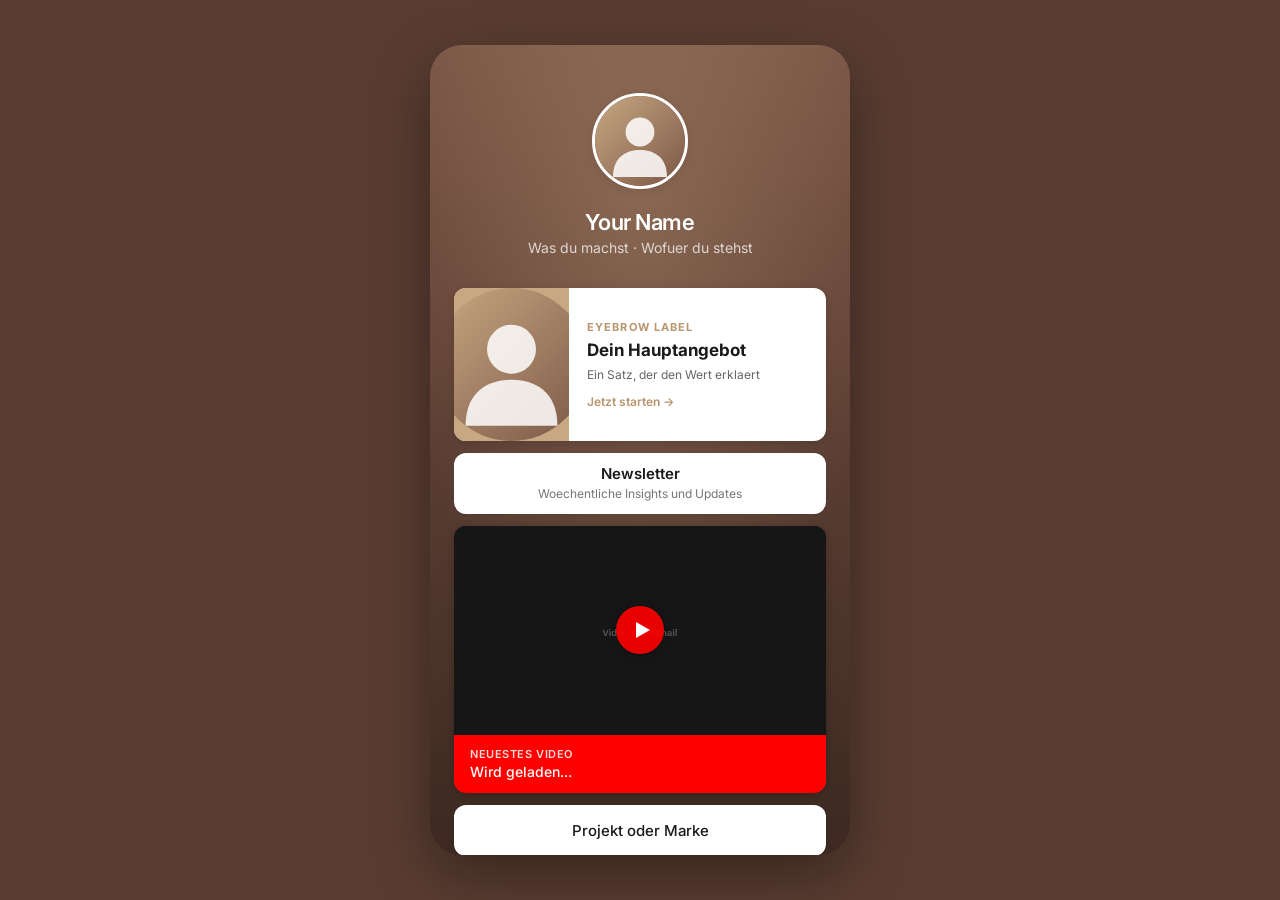
==== index.html @ 0abf98cc "Initial commit — Open Link Tree v1 Self-hosted Linktree-Alternative mit eingebautem Tracking, schoen" ====
<!DOCTYPE html>
<html lang="de" data-channel="demo">
<head>
    <meta charset="UTF-8">
    <meta name="viewport" content="width=device-width, initial-scale=1.0">
    <title>Open Link Tree — Demo</title>
    <meta name="description" content="Open-Source Linktree-Alternative mit Tracking, schoenem Design und Agent-First Setup">

    <!--
        ===== KONFIGURATION =====
        Diese Meta-Tags steuern src/tracking.js und src/youtube.js.
        Wenn ein Wert leer ist, wird das jeweilige Feature deaktiviert.
        Details: docs/03-setup-tracking.md  und  docs/02-setup-youtube.md
    -->
    <meta name="olt:supabase-url"      content="">
    <meta name="olt:supabase-anon-key" content="">
    <meta name="olt:channel"           content="demo">

    <link rel="stylesheet" href="src/styles.css">
    <link rel="preconnect" href="https://fonts.googleapis.com">
    <link rel="preconnect" href="https://fonts.gstatic.com" crossorigin>
    <link href="https://fonts.googleapis.com/css2?family=Inter:wght@400;500;600;700&display=swap" rel="stylesheet">
</head>
<body>
    <div class="phone-frame">
    <div class="container">

        <!-- ===================== HEADER ===================== -->
        <header class="profile">
            <img class="profile__avatar" src="assets/avatar-placeholder.svg" alt="Profile">
            <h1 class="profile__name">Your Name</h1>
            <p class="profile__tagline">Was du machst &middot; Wofuer du stehst</p>
        </header>

        <!-- ===================== HAUPTLINKS =====================
            ANLEITUNG: siehe docs/04-button-styles.md
            - Reihenfolge aendern: <a>-Bloecke verschieben
            - Neuen Link: <a>-Block kopieren und anpassen
            - data-link="..." landet im Tracking-Dashboard
        -->
        <section class="links" aria-label="Hauptlinks">

            <!-- Style 1: Highlight Card (mit Bild + CTA) -->
            <a href="https://example.com/booking"
               class="consulting-card"
               data-link="Highlight CTA"
               target="_blank"
               rel="noopener">
                <div class="consulting-card__img" role="img" aria-label="Highlight"></div>
                <div class="consulting-card__content">
                    <div class="consulting-card__eyebrow">Eyebrow Label</div>
                    <div class="consulting-card__title">Dein Hauptangebot</div>
                    <div class="consulting-card__sub">Ein Satz, der den Wert erklaert</div>
                    <div class="consulting-card__cta">Jetzt starten &rarr;</div>
                </div>
            </a>

            <!-- Style 2: Stacked Button (Titel + Untertitel) -->
            <a href="https://example.com/newsletter"
               class="link-button link-button--stacked"
               data-link="Newsletter"
               target="_blank"
               rel="noopener">
                <span class="link-button__text">Newsletter</span>
                <span class="link-button__subtitle">Woechentliche Insights und Updates</span>
            </a>

            <!-- Style 3: YouTube Auto-Update Card (optional, siehe docs/02) -->
            <a id="latest-video-link"
               href="https://www.youtube.com/"
               class="video-card"
               data-link="Neuestes Video"
               target="_blank"
               rel="noopener">
                <img id="latest-video-thumb" class="video-card__thumb" src="assets/video-placeholder.svg" alt="Video Thumbnail">
                <div class="video-card__overlay">
                    <svg class="video-card__play" width="48" height="48" viewBox="0 0 48 48"><circle cx="24" cy="24" r="24" fill="rgba(255,0,0,0.9)"/><polygon points="20,16 20,32 34,24" fill="white"/></svg>
                </div>
                <div class="video-card__info">
                    <span class="video-card__label">Neuestes Video</span>
                    <span class="video-card__title" id="latest-video-title">Wird geladen...</span>
                </div>
            </a>

            <!-- Style 4: Simple Button -->
            <a href="https://example.com/projekt"
               class="link-button"
               data-link="Projekt"
               target="_blank"
               rel="noopener">
                <span class="link-button__text">Projekt oder Marke</span>
            </a>

            <!-- Style 5: Simple Button -->
            <a href="https://example.com/app"
               class="link-button"
               data-link="App"
               target="_blank"
               rel="noopener">
                <span class="link-button__text">Meine App</span>
            </a>

        </section>

        <!-- ===================== PRODUKTE (optional, default off) =====================
            Aktivieren: in src/styles.css das  `.products { display: none; }`  entfernen.
            Jede Karte hat ein Bild links + Text rechts.
        -->
        <section class="products" aria-label="Produkte">
            <h2 class="products__heading">Empfehlungen</h2>

            <a href="https://example.com/produkt-a"
               class="product-card"
               data-link="Produkt A"
               target="_blank"
               rel="noopener">
                <img class="product-card__image" src="assets/avatar-placeholder.svg" alt="Produkt A">
                <span class="product-card__text">Produkt A</span>
            </a>

        </section>

        <!-- ===================== FOOTER ===================== -->
        <footer class="footer">
            <div class="social">
                <!-- TikTok -->
                <a href="https://tiktok.com/@deinhandle" class="social__icon" data-link="Social: TikTok" target="_blank" rel="noopener" aria-label="TikTok">
                    <svg width="24" height="24" viewBox="0 0 24 24" fill="currentColor"><path d="M19.59 6.69a4.83 4.83 0 0 1-3.77-4.25V2h-3.45v13.67a2.89 2.89 0 0 1-2.88 2.5 2.89 2.89 0 0 1-2.89-2.89 2.89 2.89 0 0 1 2.89-2.89c.28 0 .54.04.79.1v-3.5a6.37 6.37 0 0 0-.79-.05A6.34 6.34 0 0 0 3.15 15a6.34 6.34 0 0 0 6.34 6.34 6.34 6.34 0 0 0 6.34-6.34V8.8a8.18 8.18 0 0 0 4.76 1.52v-3.4a4.85 4.85 0 0 1-1-.23z"/></svg>
                </a>
                <!-- Instagram -->
                <a href="https://instagram.com/deinhandle" class="social__icon" data-link="Social: Instagram" target="_blank" rel="noopener" aria-label="Instagram">
                    <svg width="24" height="24" viewBox="0 0 24 24" fill="currentColor"><path d="M12 2.163c3.204 0 3.584.012 4.85.07 3.252.148 4.771 1.691 4.919 4.919.058 1.265.069 1.645.069 4.849 0 3.205-.012 3.584-.069 4.849-.149 3.225-1.664 4.771-4.919 4.919-1.266.058-1.644.07-4.85.07-3.204 0-3.584-.012-4.849-.07-3.26-.149-4.771-1.699-4.919-4.92-.058-1.265-.07-1.644-.07-4.849 0-3.204.013-3.583.07-4.849.149-3.227 1.664-4.771 4.919-4.919 1.266-.057 1.645-.069 4.849-.069zM12 0C8.741 0 8.333.014 7.053.072 2.695.272.273 2.69.073 7.052.014 8.333 0 8.741 0 12c0 3.259.014 3.668.072 4.948.2 4.358 2.618 6.78 6.98 6.98C8.333 23.986 8.741 24 12 24c3.259 0 3.668-.014 4.948-.072 4.354-.2 6.782-2.618 6.979-6.98.059-1.28.073-1.689.073-4.948 0-3.259-.014-3.667-.072-4.947-.196-4.354-2.617-6.78-6.979-6.98C15.668.014 15.259 0 12 0zm0 5.838a6.162 6.162 0 1 0 0 12.324 6.162 6.162 0 0 0 0-12.324zM12 16a4 4 0 1 1 0-8 4 4 0 0 1 0 8zm6.406-11.845a1.44 1.44 0 1 0 0 2.881 1.44 1.44 0 0 0 0-2.881z"/></svg>
                </a>
                <!-- LinkedIn -->
                <a href="https://linkedin.com/in/deinhandle" class="social__icon" data-link="Social: LinkedIn" target="_blank" rel="noopener" aria-label="LinkedIn">
                    <svg width="24" height="24" viewBox="0 0 24 24" fill="currentColor"><path d="M20.447 20.452h-3.554v-5.569c0-1.328-.027-3.037-1.852-3.037-1.853 0-2.136 1.445-2.136 2.939v5.667H9.351V9h3.414v1.561h.046c.477-.9 1.637-1.85 3.37-1.85 3.601 0 4.267 2.37 4.267 5.455v6.286zM5.337 7.433a2.062 2.062 0 0 1-2.063-2.065 2.064 2.064 0 1 1 2.063 2.065zm1.782 13.019H3.555V9h3.564v11.452zM22.225 0H1.771C.792 0 0 .774 0 1.729v20.542C0 23.227.792 24 1.771 24h20.451C23.2 24 24 23.227 24 22.271V1.729C24 .774 23.2 0 22.222 0h.003z"/></svg>
                </a>
                <!-- YouTube -->
                <a href="https://www.youtube.com/" class="social__icon" data-link="Social: YouTube" target="_blank" rel="noopener" aria-label="YouTube">
                    <svg width="24" height="24" viewBox="0 0 24 24" fill="currentColor"><path d="M23.498 6.186a3.016 3.016 0 0 0-2.122-2.136C19.505 3.545 12 3.545 12 3.545s-7.505 0-9.377.505A3.017 3.017 0 0 0 .502 6.186C0 8.07 0 12 0 12s0 3.93.502 5.814a3.016 3.016 0 0 0 2.122 2.136c1.871.505 9.376.505 9.376.505s7.505 0 9.377-.505a3.015 3.015 0 0 0 2.122-2.136C24 15.93 24 12 24 12s0-3.93-.502-5.814zM9.545 15.568V8.432L15.818 12l-6.273 3.568z"/></svg>
                </a>
            </div>

            <div class="footer__legal">
                <a href="components.html" class="footer__impressum" data-link="Components">Button Library</a>
                <a href="https://github.com/senorkaya/open-link-tree" class="footer__impressum" data-link="GitHub" target="_blank" rel="noopener">GitHub</a>
            </div>
        </footer>

    </div>
    </div><!-- /phone-frame -->

    <script src="src/tracking.js"></script>
    <script src="src/youtube.js"></script>
</body>
</html>
---- src/styles.css ----
/*
 * ===================== OPEN LINK TREE — STYLES =====================
 *
 * Design-Tokens stehen in :root unten. Aendere dort Farben, Radius,
 * Phone-Width und alles passt sich an.
 *
 * Sections in dieser Datei:
 *   1. Reset + Tokens
 *   2. Body / Phone-Frame
 *   3. Profile Header
 *   4. Link Buttons (alle Varianten — die "Button Library")
 *   5. Products
 *   6. Footer + Social
 *   7. Mobile Breakpoint
 *
 * Alle Button-Varianten gibt es auch in components.html zum Anschauen.
 */

/* ===================== 1. RESET + TOKENS ===================== */
*, *::before, *::after {
    margin: 0;
    padding: 0;
    box-sizing: border-box;
}

:root {
    /* Farben */
    --color-bg-outer: #5a3d32;      /* Hintergrund hinter dem Phone-Frame */
    --color-bg-inner: #7c5646;      /* Hintergrund im Phone-Frame */
    --color-text: #1a1a1a;
    --color-text-light: #666;
    --color-white: #ffffff;
    --color-accent: #c8a882;
    --color-accent-hover: #b8956e;
    --color-border: rgba(0, 0, 0, 0.08);

    /* Typo + Layout */
    --font-main: 'Inter', -apple-system, BlinkMacSystemFont, sans-serif;
    --radius: 12px;
    --max-width: 480px;
    --phone-width: 420px;
    --phone-height: 90vh;
}

/* ===================== 2. BODY + PHONE FRAME ===================== */
body {
    font-family: var(--font-main);
    background-color: var(--color-bg-outer);
    color: var(--color-text);
    min-height: 100vh;
    display: flex;
    justify-content: center;
    align-items: center;
    -webkit-font-smoothing: antialiased;
}

.phone-frame {
    width: var(--phone-width);
    height: var(--phone-height);
    border-radius: 32px;
    overflow-y: auto;
    overflow-x: hidden;
    position: relative;
    background-color: var(--color-bg-inner);
    background-image: url('../assets/background-placeholder.svg');
    background-size: cover;
    background-position: center;
    box-shadow: 0 20px 60px rgba(0, 0, 0, 0.4);
}

/* Scrollbar im Frame verstecken */
.phone-frame::-webkit-scrollbar { display: none; }
.phone-frame {
    -ms-overflow-style: none;
    scrollbar-width: none;
}

.container {
    width: 100%;
    max-width: var(--max-width);
    margin: 0 auto;
    padding: 48px 24px 32px;
    display: flex;
    flex-direction: column;
    align-items: center;
    min-height: 100%;
}

/* ===================== 3. PROFILE HEADER ===================== */
.profile {
    text-align: center;
    margin-bottom: 32px;
}

.profile__avatar {
    width: 96px;
    height: 96px;
    border-radius: 50%;
    object-fit: cover;
    border: 3px solid var(--color-white);
    box-shadow: 0 2px 12px rgba(0, 0, 0, 0.1);
    margin-bottom: 16px;
}

.profile__name {
    font-size: 22px;
    font-weight: 600;
    letter-spacing: -0.02em;
    margin-bottom: 4px;
    color: var(--color-white);
}

.profile__tagline {
    font-size: 14px;
    color: rgba(255, 255, 255, 0.75);
    font-weight: 400;
}

/* ===================== 4. LINK BUTTON LIBRARY ===================== */
.links {
    width: 100%;
    display: flex;
    flex-direction: column;
    gap: 12px;
    margin-bottom: 40px;
}

/* --- 4a. Basic Button --- */
.link-button {
    display: flex;
    align-items: center;
    justify-content: center;
    gap: 8px;
    width: 100%;
    padding: 16px 24px;
    background: var(--color-white);
    border-radius: var(--radius);
    text-decoration: none;
    color: var(--color-text);
    font-size: 15px;
    font-weight: 500;
    transition: transform 0.15s ease, box-shadow 0.15s ease;
    box-shadow: 0 1px 3px rgba(0, 0, 0, 0.06);
    position: relative;
}

.link-button:hover {
    transform: translateY(-2px);
    box-shadow: 0 4px 12px rgba(0, 0, 0, 0.1);
}

.link-button:active {
    transform: translateY(0);
}

.link-button__icon { font-size: 12px; }

/* --- 4b. Stacked Button (Title + Subtitle) --- */
.link-button--stacked {
    flex-direction: column;
    gap: 3px;
    padding: 12px 24px;
}

.link-button--stacked .link-button__text {
    font-size: 15px;
    font-weight: 600;
    line-height: 1.2;
}

.link-button__subtitle {
    font-size: 12px;
    font-weight: 400;
    color: #777;
    line-height: 1.3;
    text-align: center;
}

/* --- 4c. Outline Button (alternative Look) --- */
.link-button--outline {
    background: transparent;
    border: 1.5px solid rgba(255, 255, 255, 0.85);
    color: var(--color-white);
    box-shadow: none;
}

.link-button--outline:hover {
    background: rgba(255, 255, 255, 0.1);
    box-shadow: none;
}

/* --- 4d. Highlight Card (Bild + Eyebrow + Title + Subtext + CTA) --- */
.consulting-card {
    display: flex;
    align-items: stretch;
    width: 100%;
    min-height: 153px;
    background: var(--color-white);
    border-radius: var(--radius);
    overflow: hidden;
    text-decoration: none;
    color: var(--color-text);
    box-shadow: 0 2px 10px rgba(0, 0, 0, 0.15);
    transition: transform 0.15s ease, box-shadow 0.15s ease;
}

.consulting-card:hover {
    transform: translateY(-2px);
    box-shadow: 0 6px 18px rgba(0, 0, 0, 0.2);
}

.consulting-card__img {
    width: 115px;
    flex-shrink: 0;
    background-image: url('../assets/avatar-placeholder.svg');
    background-size: cover;
    background-position: center center;
    background-color: var(--color-accent);
}

.consulting-card__content {
    flex: 1;
    padding: 16px 18px;
    display: flex;
    flex-direction: column;
    justify-content: center;
}

.consulting-card__eyebrow {
    font-size: 11px;
    font-weight: 700;
    text-transform: uppercase;
    letter-spacing: 0.1em;
    color: var(--color-accent-hover);
    margin-bottom: 6px;
}

.consulting-card__title {
    font-size: 17px;
    font-weight: 700;
    line-height: 1.2;
    margin-bottom: 6px;
}

.consulting-card__sub {
    font-size: 12px;
    color: #666;
    line-height: 1.4;
}

.consulting-card__cta {
    display: inline-flex;
    align-items: center;
    gap: 4px;
    font-size: 12px;
    font-weight: 600;
    color: var(--color-accent-hover);
    margin-top: 10px;
}

/* --- 4e. Video Card (YouTube Thumbnail + Title) --- */
.video-card {
    display: block;
    width: 100%;
    border-radius: var(--radius);
    overflow: hidden;
    text-decoration: none;
    color: var(--color-white);
    position: relative;
    background: #1a1a1a;
    transition: transform 0.15s ease, box-shadow 0.15s ease;
    box-shadow: 0 2px 8px rgba(0, 0, 0, 0.2);
}

.video-card:hover {
    transform: translateY(-2px);
    box-shadow: 0 6px 20px rgba(0, 0, 0, 0.3);
}

.video-card__thumb {
    width: 100%;
    aspect-ratio: 16 / 9;
    object-fit: cover;
    display: block;
    background: #1a1a1a;
}

.video-card__overlay {
    position: absolute;
    top: 0;
    left: 0;
    width: 100%;
    aspect-ratio: 16 / 9;
    display: flex;
    align-items: center;
    justify-content: center;
    background: rgba(0, 0, 0, 0.15);
    transition: background 0.15s ease;
}

.video-card:hover .video-card__overlay {
    background: rgba(0, 0, 0, 0.3);
}

.video-card__play {
    filter: drop-shadow(0 2px 4px rgba(0, 0, 0, 0.3));
}

.video-card__info {
    padding: 12px 16px;
    background: #FF0000;
}

.video-card__label {
    display: block;
    font-size: 11px;
    font-weight: 600;
    text-transform: uppercase;
    letter-spacing: 0.05em;
    opacity: 0.85;
    margin-bottom: 2px;
}

.video-card__title {
    display: -webkit-box;
    -webkit-box-orient: vertical;
    -webkit-line-clamp: 3;
    line-clamp: 3;
    overflow: hidden;
    font-size: 14px;
    font-weight: 500;
    line-height: 1.3;
}

/* ===================== 5. PRODUCTS ===================== */
.products {
    width: 100%;
    margin-bottom: 40px;
    display: none; /* Aktivieren: display: block; */
}

.products__heading {
    font-size: 13px;
    font-weight: 600;
    text-transform: uppercase;
    letter-spacing: 0.08em;
    color: rgba(255, 255, 255, 0.7);
    margin-bottom: 16px;
    text-align: center;
}

.products__placeholder {
    text-align: center;
    font-size: 14px;
    color: rgba(255, 255, 255, 0.5);
    padding: 20px;
}

.product-card {
    display: flex;
    align-items: center;
    gap: 16px;
    width: 100%;
    padding: 12px 16px;
    background: var(--color-white);
    border-radius: var(--radius);
    text-decoration: none;
    color: var(--color-text);
    transition: transform 0.15s ease, box-shadow 0.15s ease;
    box-shadow: 0 1px 3px rgba(0, 0, 0, 0.06);
    margin-bottom: 12px;
}

.product-card:hover {
    transform: translateY(-2px);
    box-shadow: 0 4px 12px rgba(0, 0, 0, 0.1);
}

.product-card__image {
    width: 64px;
    height: 64px;
    border-radius: 8px;
    object-fit: cover;
}

.product-card__text {
    font-size: 15px;
    font-weight: 500;
}

/* ===================== 6. FOOTER + SOCIAL ===================== */
.footer {
    display: flex;
    flex-direction: column;
    align-items: center;
    gap: 16px;
    padding-top: 24px;
    padding-bottom: 8px;
    margin-top: auto;
}

.social {
    display: flex;
    gap: 20px;
}

.social__icon {
    color: var(--color-white);
    opacity: 0.6;
    transition: opacity 0.15s ease;
}

.social__icon:hover {
    opacity: 1;
}

.footer__legal {
    display: flex;
    gap: 16px;
}

.footer__impressum {
    font-size: 12px;
    color: rgba(255, 255, 255, 0.5);
    text-decoration: none;
}

.footer__impressum:hover {
    color: rgba(255, 255, 255, 0.8);
}

/* ===================== 7. MOBILE BREAKPOINT ===================== */
@media (max-width: 550px) {
    body {
        background-color: var(--color-bg-inner);
        align-items: flex-start;
    }

    .phone-frame {
        width: 100%;
        height: auto;
        min-height: 100vh;
        border-radius: 0;
        box-shadow: none;
    }

    .container {
        padding: 32px 16px 24px;
        min-height: 100vh;
    }

    .profile__avatar {
        width: 80px;
        height: 80px;
    }

    .profile__name {
        font-size: 20px;
    }
}
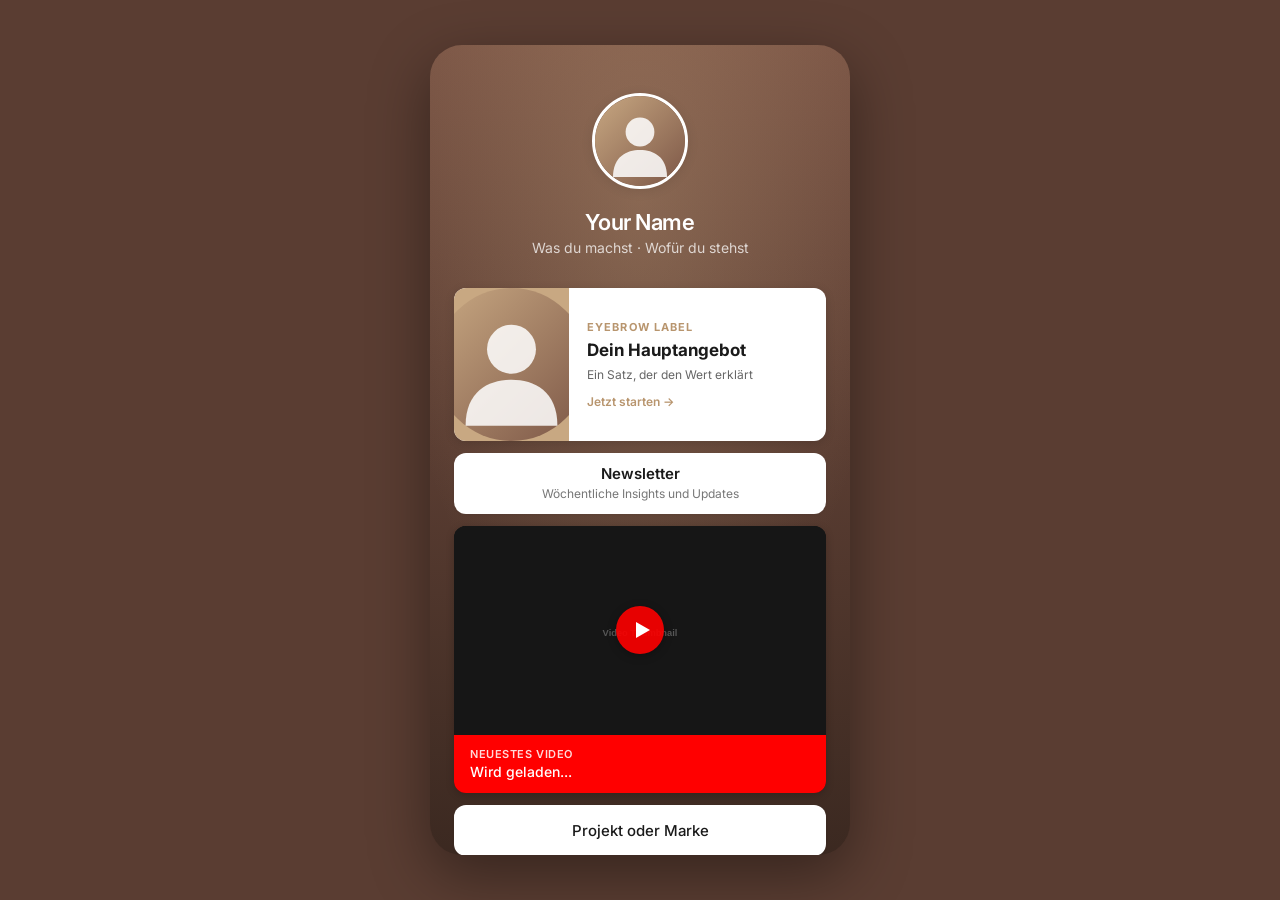
==== commit 13ef48ed: "Umlauten in deutschen Texten ergänzen + Preview-Screenshots - Alle ASCII-Substitute (ae/oe/ue → ä/ö/" ====
--- a/index.html
+++ b/index.html
@@ -4,7 +4,7 @@
     <meta charset="UTF-8">
     <meta name="viewport" content="width=device-width, initial-scale=1.0">
     <title>Open Link Tree — Demo</title>
-    <meta name="description" content="Open-Source Linktree-Alternative mit Tracking, schoenem Design und Agent-First Setup">
+    <meta name="description" content="Open-Source Linktree-Alternative mit Tracking, schönem Design und Agent-First Setup">
 
     <!--
         ===== KONFIGURATION =====
@@ -29,12 +29,12 @@
         <header class="profile">
             <img class="profile__avatar" src="assets/avatar-placeholder.svg" alt="Profile">
             <h1 class="profile__name">Your Name</h1>
-            <p class="profile__tagline">Was du machst &middot; Wofuer du stehst</p>
+            <p class="profile__tagline">Was du machst &middot; Wofür du stehst</p>
         </header>
 
         <!-- ===================== HAUPTLINKS =====================
             ANLEITUNG: siehe docs/04-button-styles.md
-            - Reihenfolge aendern: <a>-Bloecke verschieben
+            - Reihenfolge ändern: <a>-Blöcke verschieben
             - Neuen Link: <a>-Block kopieren und anpassen
             - data-link="..." landet im Tracking-Dashboard
         -->
@@ -50,7 +50,7 @@
                 <div class="consulting-card__content">
                     <div class="consulting-card__eyebrow">Eyebrow Label</div>
                     <div class="consulting-card__title">Dein Hauptangebot</div>
-                    <div class="consulting-card__sub">Ein Satz, der den Wert erklaert</div>
+                    <div class="consulting-card__sub">Ein Satz, der den Wert erklärt</div>
                     <div class="consulting-card__cta">Jetzt starten &rarr;</div>
                 </div>
             </a>
@@ -62,7 +62,7 @@
                target="_blank"
                rel="noopener">
                 <span class="link-button__text">Newsletter</span>
-                <span class="link-button__subtitle">Woechentliche Insights und Updates</span>
+                <span class="link-button__subtitle">Wöchentliche Insights und Updates</span>
             </a>
 
             <!-- Style 3: YouTube Auto-Update Card (optional, siehe docs/02) -->
--- a/src/styles.css
+++ b/src/styles.css
@@ -1,7 +1,7 @@
 /*
  * ===================== OPEN LINK TREE — STYLES =====================
  *
- * Design-Tokens stehen in :root unten. Aendere dort Farben, Radius,
+ * Design-Tokens stehen in :root unten. Ändere dort Farben, Radius,
  * Phone-Width und alles passt sich an.
  *
  * Sections in dieser Datei:
